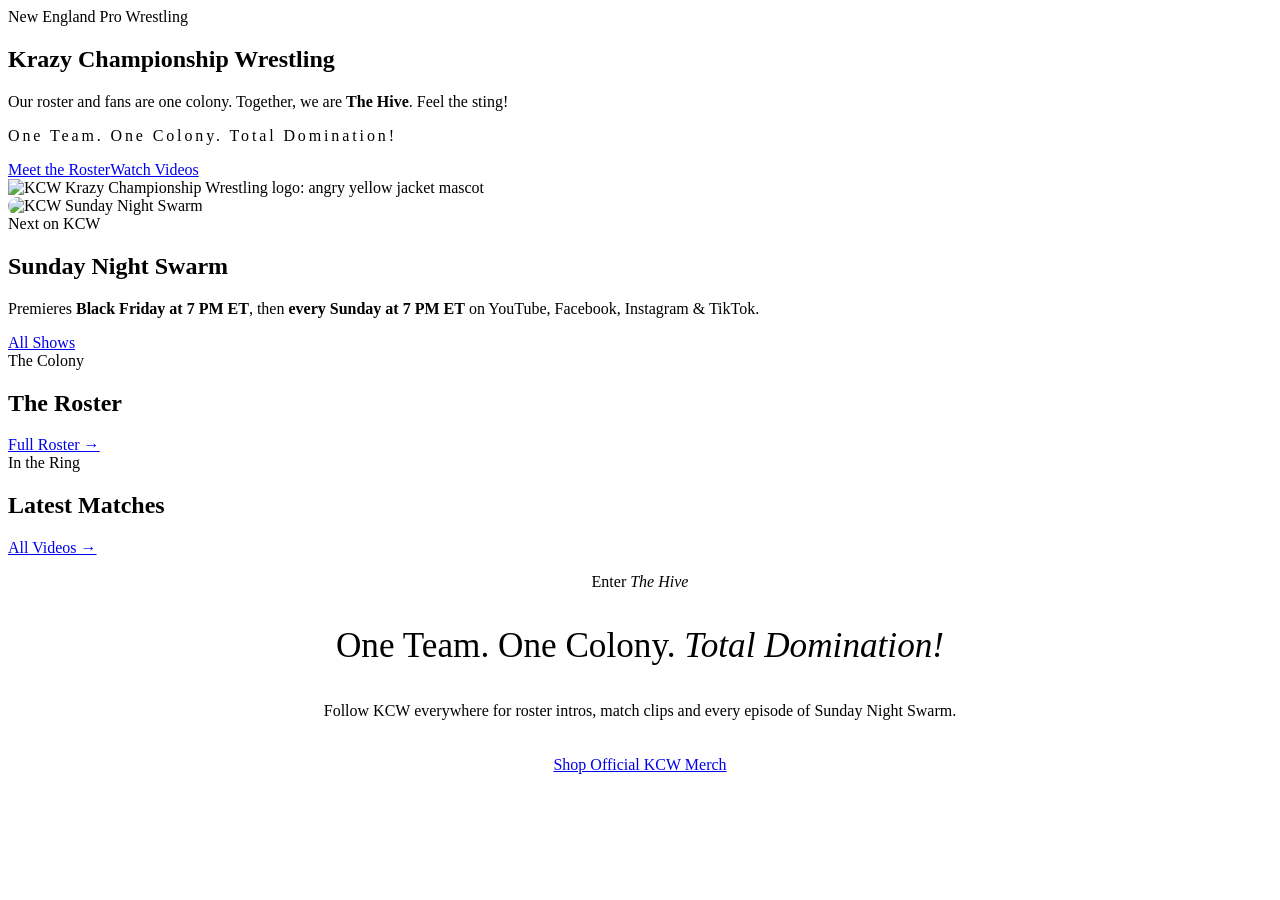
==== index.html @ d78a0ec0 "Add KCW website pages and GitHub Pages workflow" ====
<!doctype html>
<html lang="en"><head>
<meta charset="utf-8"><meta name="viewport" content="width=device-width,initial-scale=1">
<title>KCW | Krazy Championship Wrestling</title>
<meta name="description" content="KCW Krazy Championship Wrestling: New England pro wrestling. Our roster and fans are one colony. Together, we are The Hive.">
<meta property="og:title" content="KCW | Krazy Championship Wrestling"><meta property="og:description" content="KCW Krazy Championship Wrestling: New England pro wrestling. Our roster and fans are one colony. Together, we are The Hive."><meta property="og:image" content="assets/img/og-image.jpg">
<meta name="theme-color" content="#070707">
<link rel="icon" href="favicon.ico" sizes="any"><link rel="icon" type="image/png" href="assets/img/favicon-32.png"><link rel="apple-touch-icon" href="assets/img/favicon-180.png">
<link rel="preconnect" href="https://fonts.googleapis.com"><link rel="preconnect" href="https://fonts.gstatic.com" crossorigin>
<link href="https://fonts.googleapis.com/css2?family=Anton&family=Oswald:wght@400;500;600&family=Inter:wght@400;600&display=swap" rel="stylesheet">
<link rel="stylesheet" href="css/style.css">
</head>
<body data-page="home">

<section class="hero"><div class="wrap">
  <div>
    <div class="eyebrow">New England Pro Wrestling</div>
    <h1>Krazy <span class="gold">Championship</span> Wrestling</h1>
    <p class="lead">Our roster and fans are one colony. Together, we are <b class="gold">The Hive</b>. Feel the sting!</p>
    <p class="eyebrow" style="margin-top:14px;color:var(--gold);letter-spacing:.18em">One Team. One Colony. Total Domination!</p>
    <div class="actions"><a class="btn" href="roster.html">Meet the Roster</a><a class="btn ghost" href="videos.html">Watch Videos</a></div>
  </div>
  <img class="hero-logo" src="assets/img/kcw-logo.png" alt="KCW Krazy Championship Wrestling logo: angry yellow jacket mascot">
</div></section>
<div class="stripe"></div>

<section class="block"><div class="wrap two" style="align-items:center">
  <div><img src="assets/img/sunday-night-swarm.jpg" alt="KCW Sunday Night Swarm" style="border-radius:10px;border:1px solid var(--line)"></div>
  <div class="panel">
    <div class="eyebrow">Next on KCW</div>
    <h2 id="next-title">Sunday Night Swarm</h2>
    <div id="next-when" class="gold" style="font-family:var(--cond);font-size:1.15rem;letter-spacing:.05em"></div>
    <div class="countdown" id="countdown"></div>
    <p id="next-blurb" class="muted"></p>
    <p>Premieres <b>Black Friday at 7 PM ET</b>, then <b>every Sunday at 7 PM ET</b> on YouTube, Facebook, Instagram &amp; TikTok.</p>
    <a class="btn" href="events.html">All Shows</a>
  </div>
</div></section>

<section class="block" style="padding-top:0"><div class="wrap">
  <div class="section-head"><div><div class="eyebrow">The Colony</div><h2>The <span class="gold">Roster</span></h2></div><a class="btn ghost" href="roster.html">Full Roster &rarr;</a></div>
  <div class="grid roster-grid" id="home-roster"></div>
</div></section>

<section class="block" style="padding-top:0"><div class="wrap">
  <div class="section-head"><div><div class="eyebrow">In the Ring</div><h2>Latest <span class="gold">Matches</span></h2></div><a class="btn ghost" href="videos.html">All Videos &rarr;</a></div>
  <div class="grid video-grid" id="home-videos"></div>
</div></section>

<section class="block" style="padding-top:0"><div class="wrap panel" style="text-align:center">
  <p class="quote">Enter <em>The Hive</em></p>
  <p class="quote" style="font-size:clamp(1.4rem,3vw,2.2rem)">One Team. One Colony. <em>Total Domination!</em></p>
  <p class="muted">Follow KCW everywhere for roster intros, match clips and every episode of Sunday Night Swarm.</p>
  <div id="home-socials" style="display:flex;justify-content:center"></div>
  <p style="margin-top:20px"><a class="btn" href="https://krazy-championship-wrestling.myspreadshop.com" target="_blank" rel="noopener">Shop Official KCW Merch</a></p>
</div></section>

<script src="data/site.js"></script>
<script src="data/roster.js"></script>
<script src="js/main.js"></script>
</body></html>
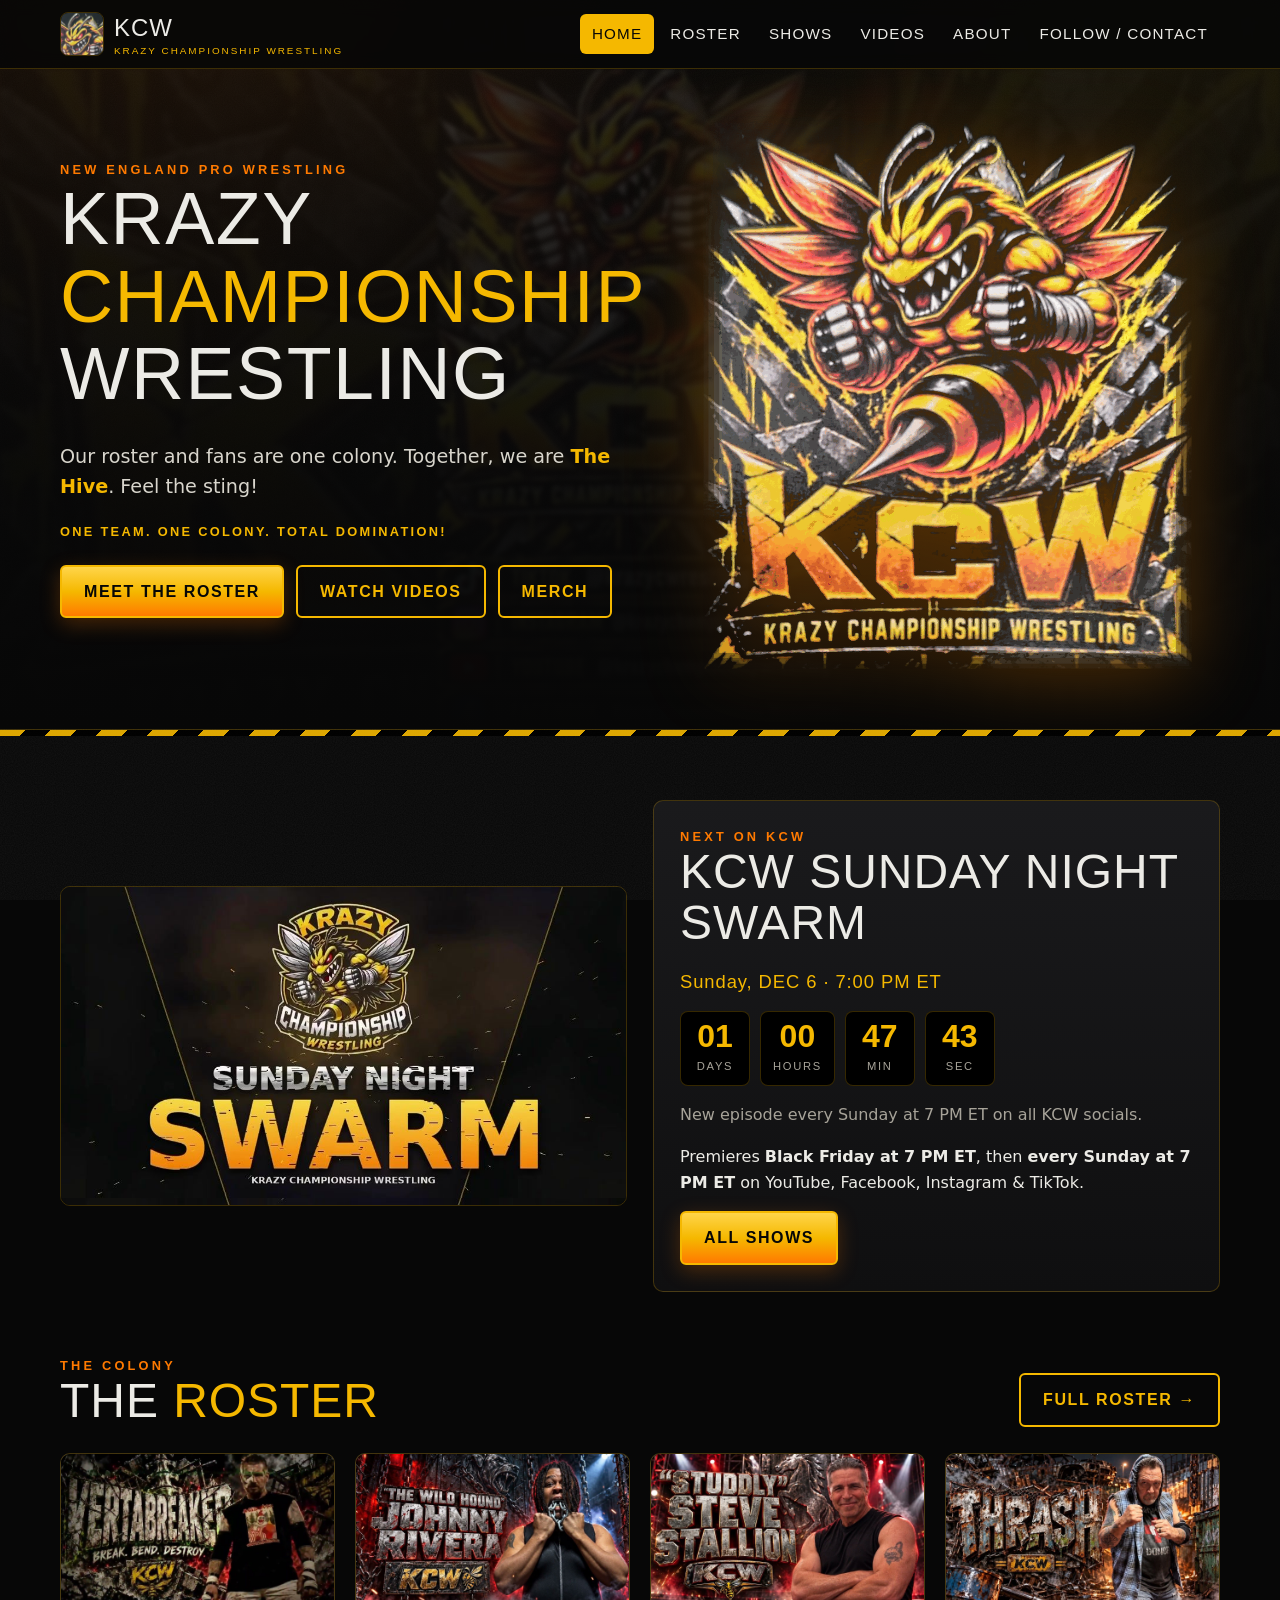
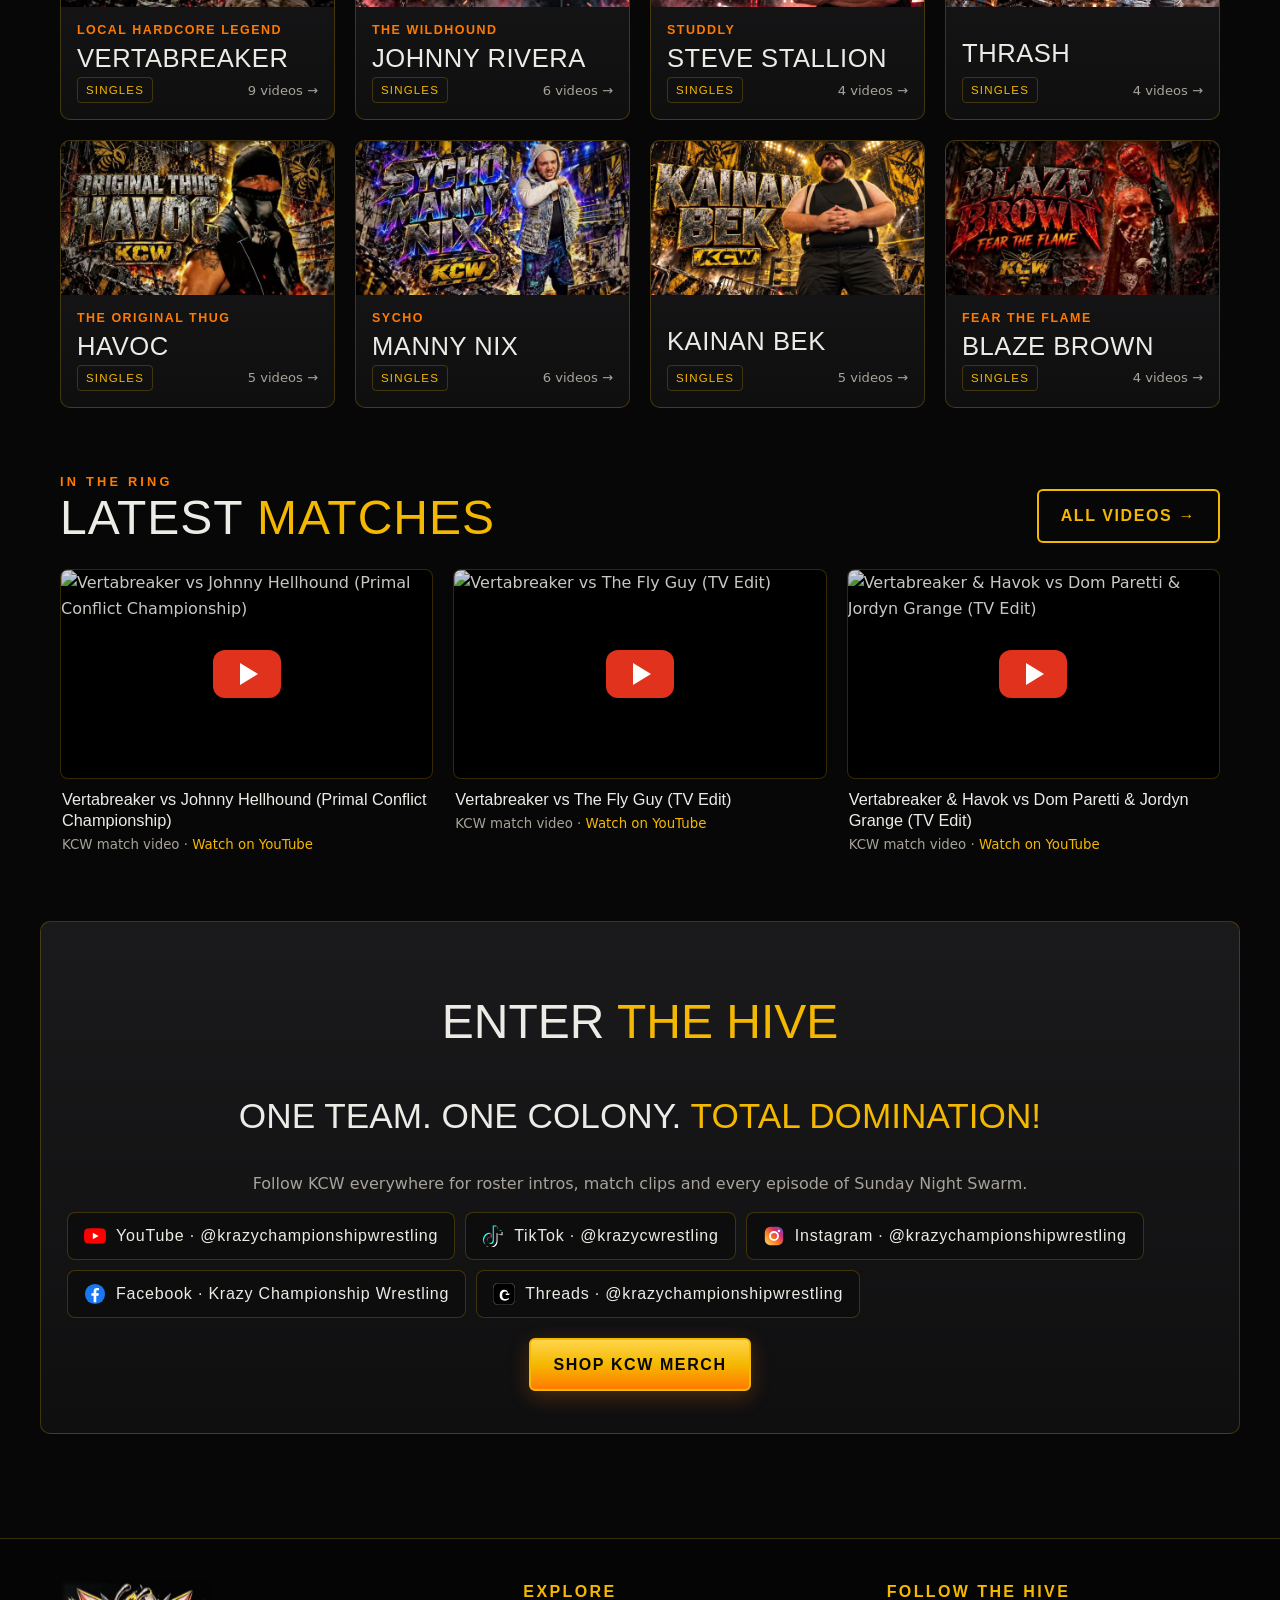
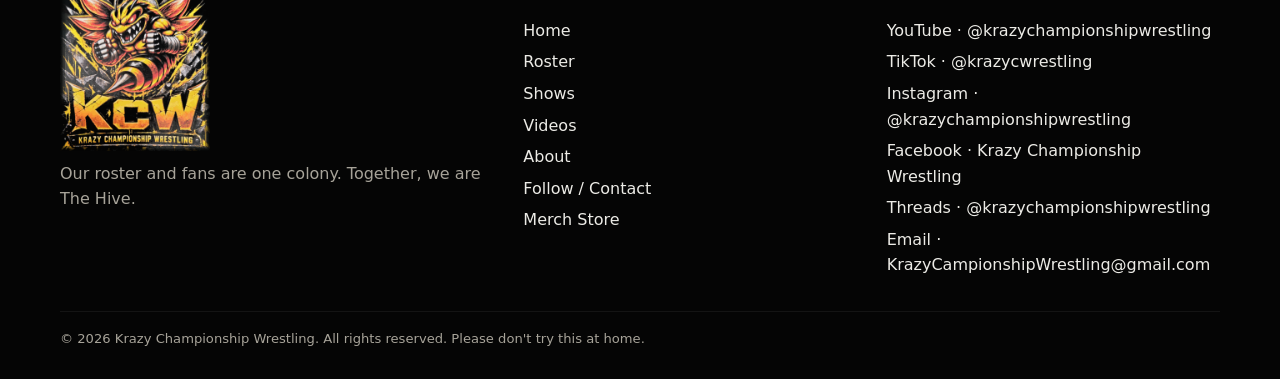
==== commit 5630b222: "Add merch page and updated site markup" ====
--- a/index.html
+++ b/index.html
@@ -18,7 +18,7 @@
     <h1>Krazy <span class="gold">Championship</span> Wrestling</h1>
     <p class="lead">Our roster and fans are one colony. Together, we are <b class="gold">The Hive</b>. Feel the sting!</p>
     <p class="eyebrow" style="margin-top:14px;color:var(--gold);letter-spacing:.18em">One Team. One Colony. Total Domination!</p>
-    <div class="actions"><a class="btn" href="roster.html">Meet the Roster</a><a class="btn ghost" href="videos.html">Watch Videos</a></div>
+    <div class="actions"><a class="btn" href="roster.html">Meet the Roster</a><a class="btn ghost" href="videos.html">Watch Videos</a><a class="btn ghost" href="merch.html">Merch</a></div>
   </div>
   <img class="hero-logo" src="assets/img/kcw-logo.png" alt="KCW Krazy Championship Wrestling logo: angry yellow jacket mascot">
 </div></section>
@@ -52,7 +52,7 @@
   <p class="quote" style="font-size:clamp(1.4rem,3vw,2.2rem)">One Team. One Colony. <em>Total Domination!</em></p>
   <p class="muted">Follow KCW everywhere for roster intros, match clips and every episode of Sunday Night Swarm.</p>
   <div id="home-socials" style="display:flex;justify-content:center"></div>
-  <p style="margin-top:20px"><a class="btn" href="https://krazy-championship-wrestling.myspreadshop.com" target="_blank" rel="noopener">Shop Official KCW Merch</a></p>
+  <p style="margin-top:20px"><a class="btn" href="merch.html">Shop KCW Merch</a></p>
 </div></section>
 
 <script src="data/site.js"></script>
--- a/css/style.css
+++ b/css/style.css
@@ -0,0 +1,193 @@
+:root{
+  --black:#070707; --coal:#0f0f10; --steel:#1a1a1c; --steel2:#26262a;
+  --gold:#f5b800; --gold2:#ffd54a; --orange:#ff7a00; --red:#e0321c;
+  --text:#ecebe6; --muted:#a7a399; --line:rgba(245,184,0,.22);
+  --display:"Anton","Bebas Neue",Impact,"Arial Narrow",sans-serif;
+  --cond:"Oswald","Arial Narrow",Arial,sans-serif;
+  --body:"Inter",system-ui,-apple-system,Segoe UI,Roboto,Arial,sans-serif;
+  --r:10px; --max:1200px;
+}
+*{box-sizing:border-box}
+html{scroll-behavior:smooth}
+body{margin:0;background:var(--black);color:var(--text);font-family:var(--body);line-height:1.6;
+  background-image:
+    radial-gradient(circle at 15% -10%,rgba(255,122,0,.16),transparent 40%),
+    radial-gradient(circle at 90% 10%,rgba(245,184,0,.10),transparent 35%),
+    url("data:image/svg+xml,%3Csvg xmlns='http://www.w3.org/2000/svg' width='160' height='160'%3E%3Cfilter id='n'%3E%3CfeTurbulence type='fractalNoise' baseFrequency='.9' numOctaves='2'/%3E%3CfeColorMatrix values='0 0 0 0 1 0 0 0 0 1 0 0 0 0 1 0 0 0 .05 0'/%3E%3C/filter%3E%3Crect width='100%25' height='100%25' filter='url(%23n)'/%3E%3C/svg%3E");
+  background-attachment:fixed}
+img{max-width:100%;display:block}
+a{color:var(--gold);text-decoration:none}
+a:hover{color:var(--gold2)}
+.wrap{max-width:var(--max);margin:0 auto;padding:0 20px}
+h1,h2,h3{font-family:var(--display);font-weight:400;letter-spacing:.02em;line-height:1.05;margin:0 0 .4em;text-transform:uppercase}
+h1{font-size:clamp(2.4rem,6vw,4.6rem)}
+h2{font-size:clamp(1.9rem,4vw,3rem)}
+h3{font-size:1.4rem}
+.gold{color:var(--gold)}
+.eyebrow{font-family:var(--cond);text-transform:uppercase;letter-spacing:.25em;font-size:.8rem;color:var(--orange);font-weight:600}
+.muted{color:var(--muted)}
+
+/* header */
+.site-header{position:sticky;top:0;z-index:50;background:rgba(7,7,7,.92);backdrop-filter:blur(8px);border-bottom:1px solid var(--line)}
+.site-header .wrap{display:flex;align-items:center;justify-content:space-between;height:68px}
+.brand{display:flex;align-items:center;gap:10px;color:var(--text)}
+.brand img{width:44px;height:44px;border-radius:8px;object-fit:cover;border:1px solid var(--line)}
+.brand span{font-family:var(--display);font-size:1.5rem;letter-spacing:.04em}
+.brand small{display:block;font-family:var(--cond);font-size:.62rem;letter-spacing:.2em;color:var(--gold);margin-top:-4px}
+.nav{display:flex;gap:4px}
+.nav a{font-family:var(--cond);text-transform:uppercase;letter-spacing:.08em;font-weight:500;color:var(--text);padding:8px 12px;border-radius:6px;font-size:.95rem}
+.nav a:hover,.nav a.active{color:var(--black);background:var(--gold)}
+.menu-btn{display:none;background:none;border:1px solid var(--line);color:var(--gold);font-size:1.4rem;border-radius:6px;padding:4px 10px;cursor:pointer}
+@media(max-width:900px){
+  .menu-btn{display:block}
+  .nav{display:none;position:absolute;top:68px;left:0;right:0;flex-direction:column;background:#0b0b0b;border-bottom:1px solid var(--line);padding:10px 16px}
+  .nav.open{display:flex}
+  .nav a{padding:12px}
+}
+
+/* buttons */
+.btn{display:inline-flex;align-items:center;gap:8px;font-family:var(--cond);text-transform:uppercase;letter-spacing:.1em;font-weight:600;padding:12px 22px;border-radius:6px;border:2px solid var(--gold);color:var(--black);background:linear-gradient(180deg,var(--gold2),var(--gold) 50%,var(--orange));box-shadow:0 6px 20px rgba(255,122,0,.25);transition:transform .15s}
+.btn:hover{transform:translateY(-2px);color:var(--black)}
+.btn.ghost{background:transparent;color:var(--gold);box-shadow:none}
+.btn.ghost:hover{background:rgba(245,184,0,.1);color:var(--gold2)}
+
+/* hero */
+.hero{position:relative;overflow:hidden;border-bottom:1px solid var(--line)}
+.hero::before{content:"";position:absolute;inset:0;background:url("../assets/img/kcw-banner.jpg") center/cover;opacity:.18;filter:blur(2px)}
+.hero::after{content:"";position:absolute;inset:0;background:linear-gradient(180deg,rgba(7,7,7,.3),var(--black))}
+.hero .wrap{position:relative;z-index:1;display:grid;grid-template-columns:1.05fr 1fr;gap:30px;align-items:center;padding-top:40px;padding-bottom:60px}
+.hero-logo{filter:drop-shadow(0 10px 40px rgba(255,140,0,.35));max-height:560px;margin:auto}
+.hero p.lead{font-size:1.2rem;color:#d8d5cc;max-width:34em}
+.hero .actions{display:flex;flex-wrap:wrap;gap:12px;margin-top:22px}
+@media(max-width:860px){.hero .wrap{grid-template-columns:1fr;text-align:center}.hero .actions{justify-content:center}.hero-logo{max-height:380px}.hero p.lead{margin:0 auto}}
+
+/* sections */
+section.block{padding:64px 0}
+.section-head{display:flex;justify-content:space-between;align-items:end;gap:20px;margin-bottom:26px;flex-wrap:wrap}
+.section-head h2{margin:0}
+.stripe{height:6px;background:repeating-linear-gradient(135deg,var(--gold) 0 18px,#000 18px 36px);opacity:.9}
+.page-hero{padding:56px 0 30px;border-bottom:1px solid var(--line);background:linear-gradient(180deg,rgba(245,184,0,.07),transparent)}
+.page-hero p{max-width:46em;color:#cfcbc1}
+
+/* cards */
+.grid{display:grid;gap:20px}
+.roster-grid{grid-template-columns:repeat(auto-fill,minmax(260px,1fr))}
+.card{background:linear-gradient(180deg,var(--steel),var(--coal));border:1px solid var(--line);border-radius:var(--r);overflow:hidden;position:relative;transition:transform .2s,box-shadow .2s,border-color .2s;color:var(--text);display:flex;flex-direction:column}
+.card:hover{transform:translateY(-4px);border-color:var(--gold);box-shadow:0 12px 36px rgba(245,184,0,.18);color:var(--text)}
+.card .ph{aspect-ratio:16/9;background:#000;overflow:hidden;position:relative}
+.card .ph img{width:100%;height:100%;object-fit:cover;transition:transform .4s}
+.card:hover .ph img{transform:scale(1.05)}
+.card .body{padding:14px 16px 16px;flex:1;display:flex;flex-direction:column}
+.card .nick{font-family:var(--cond);text-transform:uppercase;letter-spacing:.12em;color:var(--orange);font-size:.78rem;font-weight:600;min-height:1.2em}
+.card h3{margin:.15em 0 .2em;font-size:1.6rem}
+.card .meta{margin-top:auto;display:flex;justify-content:space-between;align-items:center;font-size:.82rem;color:var(--muted)}
+.tag{display:inline-block;font-family:var(--cond);text-transform:uppercase;letter-spacing:.1em;font-size:.72rem;padding:3px 8px;border-radius:4px;border:1px solid var(--line);color:var(--gold)}
+.tag.kcw{background:var(--gold);color:#000;border-color:var(--gold)}
+.placeholder-photo{width:100%;height:100%;display:flex;flex-direction:column;align-items:center;justify-content:center;gap:8px;background:repeating-linear-gradient(135deg,#141414 0 14px,#101010 14px 28px);color:var(--muted);font-family:var(--cond);letter-spacing:.15em;text-transform:uppercase;font-size:.85rem}
+.placeholder-photo svg{width:64px;height:64px;opacity:.5}
+
+/* filter */
+.filters{display:flex;flex-wrap:wrap;gap:8px;margin:0 0 24px}
+.filters button{font-family:var(--cond);text-transform:uppercase;letter-spacing:.1em;background:transparent;color:var(--text);border:1px solid var(--line);border-radius:999px;padding:8px 16px;cursor:pointer;font-size:.9rem}
+.filters button.on,.filters button:hover{background:var(--gold);color:#000;border-color:var(--gold)}
+.search{background:#0c0c0c;border:1px solid var(--line);color:var(--text);border-radius:999px;padding:9px 16px;font-size:.95rem;min-width:220px}
+
+/* event */
+.event{display:grid;grid-template-columns:120px 1fr auto;gap:20px;align-items:center;background:linear-gradient(90deg,rgba(245,184,0,.08),transparent);border:1px solid var(--line);border-left:5px solid var(--gold);border-radius:var(--r);padding:18px 20px;margin-bottom:14px}
+.event .date{text-align:center;font-family:var(--display);line-height:1}
+.event .date .m{color:var(--orange);font-size:1.1rem;letter-spacing:.1em}
+.event .date .d{font-size:3rem}
+.event .date .w{font-family:var(--cond);font-size:.8rem;color:var(--muted);letter-spacing:.15em;text-transform:uppercase}
+.event h3{margin:0 0 4px}
+@media(max-width:700px){.event{grid-template-columns:80px 1fr}.event .date .d{font-size:2.3rem}.event .cta{grid-column:1/-1}}
+.countdown{display:flex;gap:10px;margin:14px 0}
+.countdown div{background:#000;border:1px solid var(--line);border-radius:8px;padding:8px 12px;text-align:center;min-width:70px}
+.countdown b{display:block;font-family:var(--display);font-size:2rem;color:var(--gold);line-height:1}
+.countdown span{font-family:var(--cond);font-size:.7rem;letter-spacing:.15em;text-transform:uppercase;color:var(--muted)}
+
+/* video */
+.video-grid{grid-template-columns:repeat(auto-fill,minmax(300px,1fr))}
+.yt{position:relative;aspect-ratio:16/9;background:#000;border-radius:8px;overflow:hidden;cursor:pointer;border:1px solid var(--line)}
+.yt.short{aspect-ratio:9/16;max-height:520px}
+.yt img{width:100%;height:100%;object-fit:cover;opacity:.85;transition:opacity .2s}
+.yt:hover img{opacity:1}
+.yt .play{position:absolute;inset:0;margin:auto;width:68px;height:48px;background:var(--red);border-radius:12px;display:flex;align-items:center;justify-content:center;box-shadow:0 4px 18px rgba(0,0,0,.6)}
+.yt .play::after{content:"";border-left:18px solid #fff;border-top:11px solid transparent;border-bottom:11px solid transparent;margin-left:4px}
+.yt iframe{position:absolute;inset:0;width:100%;height:100%;border:0}
+.vcap{padding:10px 2px 0}
+.vcap b{display:block;font-family:var(--cond);font-weight:500;font-size:1.02rem;line-height:1.3}
+.vcap small{color:var(--muted)}
+
+/* wrestler page */
+.w-hero{display:grid;grid-template-columns:1.25fr 1fr;gap:34px;align-items:start;padding:40px 0}
+.w-hero .photo{border-radius:var(--r);overflow:hidden;border:2px solid var(--gold);box-shadow:0 20px 60px rgba(255,122,0,.2);background:#000;aspect-ratio:16/9}
+.w-hero .photo img{width:100%;height:100%;object-fit:cover}
+.w-hero h1{margin-bottom:.1em}
+.w-hero .nick{font-family:var(--cond);text-transform:uppercase;letter-spacing:.2em;color:var(--orange);font-weight:600}
+@media(max-width:860px){.w-hero{grid-template-columns:1fr}}
+.stats{width:100%;border-collapse:collapse;margin:16px 0}
+.stats th,.stats td{text-align:left;padding:10px 12px;border-bottom:1px solid rgba(255,255,255,.07);vertical-align:top}
+.stats th{font-family:var(--cond);text-transform:uppercase;letter-spacing:.1em;color:var(--gold);font-weight:500;width:38%;font-size:.88rem}
+.stats td small{display:block;color:var(--muted);font-size:.72rem}
+.bio{font-size:1.12rem;border-left:4px solid var(--gold);padding:6px 0 6px 18px;margin:18px 0;color:#e8e4da}
+.bio-src{font-size:.78rem;color:var(--muted)}
+.coming{display:inline-block;border:1px dashed var(--orange);color:var(--orange);padding:8px 14px;border-radius:6px;font-family:var(--cond);letter-spacing:.12em;text-transform:uppercase;font-size:.85rem}
+.match-list{list-style:none;padding:0;margin:0;display:grid;gap:12px}
+.match{display:grid;grid-template-columns:168px 1fr;gap:16px;align-items:center;background:var(--coal);border:1px solid rgba(255,255,255,.07);border-radius:8px;padding:10px;color:var(--text)}
+.match:hover{border-color:var(--gold);color:var(--text)}
+.match img{border-radius:6px;aspect-ratio:16/9;object-fit:cover;width:100%;background:#000}
+.match .t{font-family:var(--cond);font-size:1.05rem;line-height:1.3}
+.match .s{font-size:.82rem;color:var(--muted);margin-top:4px;display:flex;gap:8px;flex-wrap:wrap;align-items:center}
+.match .noimg{aspect-ratio:16/9;display:flex;align-items:center;justify-content:center;background:#111;border-radius:6px;font-family:var(--cond);color:var(--gold);letter-spacing:.1em}
+@media(max-width:560px){.match{grid-template-columns:110px 1fr}}
+
+/* socials */
+.socials{display:flex;flex-wrap:wrap;gap:10px}
+.soc{display:inline-flex;align-items:center;gap:10px;padding:10px 16px;border-radius:8px;border:1px solid var(--line);background:#0d0d0d;color:var(--text);font-family:var(--cond);letter-spacing:.05em}
+.soc:hover{border-color:var(--gold);color:var(--gold2)}
+.soc svg{width:22px;height:22px;flex:none}
+.soc-big{display:grid;grid-template-columns:repeat(auto-fit,minmax(240px,1fr));gap:16px}
+.soc-big a{display:flex;flex-direction:column;gap:6px;padding:26px;border-radius:var(--r);border:1px solid var(--line);background:linear-gradient(160deg,#151515,#0a0a0a);color:var(--text)}
+.soc-big a:hover{border-color:var(--gold);transform:translateY(-3px)}
+.soc-big svg{width:40px;height:40px}
+.soc-big b{font-family:var(--display);font-size:1.6rem;letter-spacing:.03em;text-transform:uppercase}
+
+.panel{background:linear-gradient(180deg,var(--steel),var(--coal));border:1px solid var(--line);border-radius:var(--r);padding:26px}
+.two{display:grid;grid-template-columns:1fr 1fr;gap:26px}
+@media(max-width:800px){.two{grid-template-columns:1fr}}
+.quote{font-family:var(--display);font-size:clamp(1.8rem,4vw,3rem);text-transform:uppercase;line-height:1.1}
+.quote em{color:var(--gold);font-style:normal}
+
+/* footer */
+.site-footer{border-top:1px solid var(--line);margin-top:40px;padding:40px 0 30px;background:#050505}
+.site-footer .wrap{display:grid;grid-template-columns:1.3fr 1fr 1fr;gap:30px}
+.site-footer h4{font-family:var(--cond);text-transform:uppercase;letter-spacing:.15em;color:var(--gold);margin:0 0 10px}
+.site-footer a{color:var(--text);display:block;padding:3px 0}
+.site-footer a:hover{color:var(--gold)}
+.site-footer .copy{grid-column:1/-1;border-top:1px solid rgba(255,255,255,.06);padding-top:16px;font-size:.82rem;color:var(--muted)}
+@media(max-width:760px){.site-footer .wrap{grid-template-columns:1fr}}
+.breadcrumb{font-family:var(--cond);text-transform:uppercase;letter-spacing:.1em;font-size:.85rem;padding-top:22px}
+.notice{font-size:.85rem;color:var(--muted);border:1px dashed rgba(255,255,255,.15);padding:10px 14px;border-radius:8px}
+@media(max-width:600px){
+  .roster-grid{grid-template-columns:1fr 1fr;gap:12px}
+  .card .body{padding:10px}
+  .card h3{font-size:1.15rem}
+  .card .nick{font-size:.62rem;letter-spacing:.08em}
+  .card .meta{flex-direction:column;align-items:flex-start;gap:4px;font-size:.72rem}
+  .filters .search{min-width:0;width:100%}
+}
+
+/* merch */
+.merch-official{display:grid;grid-template-columns:minmax(220px,380px) 1fr;gap:28px;align-items:center;padding:22px;border:1px solid var(--line);border-radius:var(--r);background:linear-gradient(160deg,#151515,#0a0a0a)}
+.merch-official .photo img{width:100%;border-radius:8px;border:1px solid var(--line);display:block}
+.merch-grid{grid-template-columns:repeat(auto-fill,minmax(230px,1fr))}
+.merch-card .photo img{width:100%;aspect-ratio:9/11;object-fit:cover;object-position:center top}
+.merch-card .body .actions{display:flex;flex-wrap:wrap;gap:8px}
+.merch-bio .photo img{width:100%;border-radius:10px;border:1px solid var(--line)}
+@media(max-width:800px){
+  .merch-official{grid-template-columns:1fr}
+  .merch-grid{grid-template-columns:1fr 1fr;gap:12px}
+}
+@media(max-width:520px){
+  .merch-grid{grid-template-columns:1fr}
+}
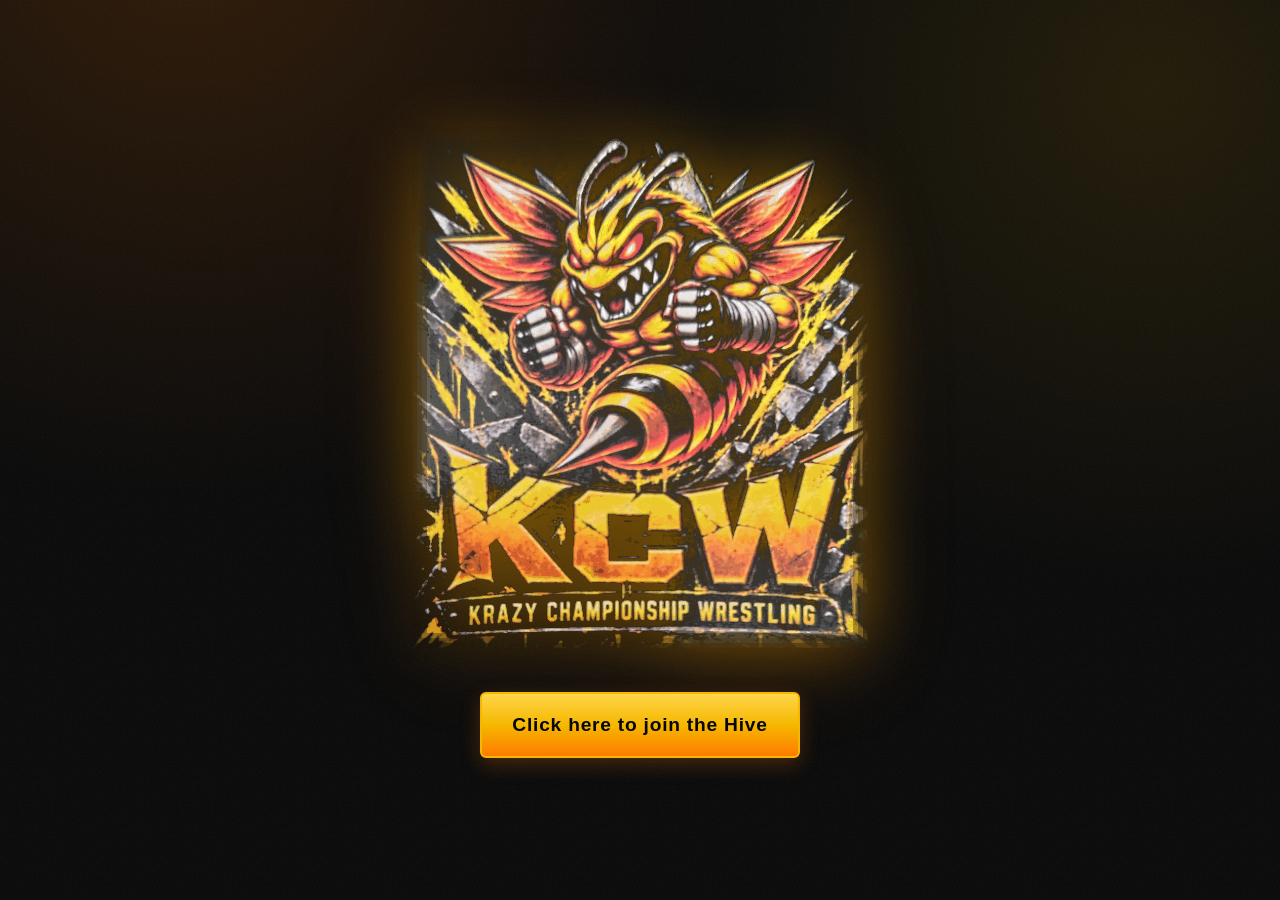
==== commit 78e1d3a9: "Add a splash page at the site entry with the official logo and a join-the-Hive button. Move the curr" ====
--- a/index.html
+++ b/index.html
@@ -10,52 +10,9 @@
 <link href="https://fonts.googleapis.com/css2?family=Anton&family=Oswald:wght@400;500;600&family=Inter:wght@400;600&display=swap" rel="stylesheet">
 <link rel="stylesheet" href="css/style.css">
 </head>
-<body data-page="home">
-
-<section class="hero"><div class="wrap">
-  <div>
-    <div class="eyebrow">New England Pro Wrestling</div>
-    <h1>Krazy <span class="gold">Championship</span> Wrestling</h1>
-    <p class="lead">Our roster and fans are one colony. Together, we are <b class="gold">The Hive</b>. Feel the sting!</p>
-    <p class="eyebrow" style="margin-top:14px;color:var(--gold);letter-spacing:.18em">One Team. One Colony. Total Domination!</p>
-    <div class="actions"><a class="btn" href="roster.html">Meet the Roster</a><a class="btn ghost" href="videos.html">Watch Videos</a><a class="btn ghost" href="merch.html">Merch</a></div>
-  </div>
-  <img class="hero-logo" src="assets/img/kcw-logo.png" alt="KCW Krazy Championship Wrestling logo: angry yellow jacket mascot">
-</div></section>
-<div class="stripe"></div>
-
-<section class="block"><div class="wrap two" style="align-items:center">
-  <div><img src="assets/img/sunday-night-swarm.jpg" alt="KCW Sunday Night Swarm" style="border-radius:10px;border:1px solid var(--line)"></div>
-  <div class="panel">
-    <div class="eyebrow">Next on KCW</div>
-    <h2 id="next-title">Sunday Night Swarm</h2>
-    <div id="next-when" class="gold" style="font-family:var(--cond);font-size:1.15rem;letter-spacing:.05em"></div>
-    <div class="countdown" id="countdown"></div>
-    <p id="next-blurb" class="muted"></p>
-    <p>Premieres <b>Black Friday at 7 PM ET</b>, then <b>every Sunday at 7 PM ET</b> on YouTube, Facebook, Instagram &amp; TikTok.</p>
-    <a class="btn" href="events.html">All Shows</a>
-  </div>
-</div></section>
-
-<section class="block" style="padding-top:0"><div class="wrap">
-  <div class="section-head"><div><div class="eyebrow">The Colony</div><h2>The <span class="gold">Roster</span></h2></div><a class="btn ghost" href="roster.html">Full Roster &rarr;</a></div>
-  <div class="grid roster-grid" id="home-roster"></div>
-</div></section>
-
-<section class="block" style="padding-top:0"><div class="wrap">
-  <div class="section-head"><div><div class="eyebrow">In the Ring</div><h2>Latest <span class="gold">Matches</span></h2></div><a class="btn ghost" href="videos.html">All Videos &rarr;</a></div>
-  <div class="grid video-grid" id="home-videos"></div>
-</div></section>
-
-<section class="block" style="padding-top:0"><div class="wrap panel" style="text-align:center">
-  <p class="quote">Enter <em>The Hive</em></p>
-  <p class="quote" style="font-size:clamp(1.4rem,3vw,2.2rem)">One Team. One Colony. <em>Total Domination!</em></p>
-  <p class="muted">Follow KCW everywhere for roster intros, match clips and every episode of Sunday Night Swarm.</p>
-  <div id="home-socials" style="display:flex;justify-content:center"></div>
-  <p style="margin-top:20px"><a class="btn" href="merch.html">Shop KCW Merch</a></p>
-</div></section>
-
-<script src="data/site.js"></script>
-<script src="data/roster.js"></script>
-<script src="js/main.js"></script>
+<body class="splash-page" data-page="splash">
+  <main class="splash">
+    <img class="splash-logo" src="assets/img/kcw-logo.png" alt="KCW Krazy Championship Wrestling logo: angry yellow jacket mascot">
+    <a class="btn splash-enter" href="home.html">Click here to join the Hive</a>
+  </main>
 </body></html>
--- a/css/style.css
+++ b/css/style.css
@@ -181,7 +181,10 @@
 .merch-official{display:grid;grid-template-columns:minmax(220px,380px) 1fr;gap:28px;align-items:center;padding:22px;border:1px solid var(--line);border-radius:var(--r);background:linear-gradient(160deg,#151515,#0a0a0a)}
 .merch-official .photo img{width:100%;border-radius:8px;border:1px solid var(--line);display:block}
 .merch-grid{grid-template-columns:repeat(auto-fill,minmax(230px,1fr))}
-.merch-card .photo img{width:100%;aspect-ratio:9/11;object-fit:cover;object-position:center top}
+.merch-card .photo{background:#0a0a0c}
+.merch-card .photo img{width:100%;aspect-ratio:4/5;object-fit:contain;object-position:center;background:#0a0a0c}
+.merch-bio .photo{display:flex;flex-direction:column;gap:12px}
+.merch-bio .photo img.merch-flat{width:100%;height:auto;aspect-ratio:auto}
 .merch-card .body .actions{display:flex;flex-wrap:wrap;gap:8px}
 .merch-bio .photo img{width:100%;border-radius:10px;border:1px solid var(--line)}
 @media(max-width:800px){
@@ -191,3 +194,47 @@
 @media(max-width:520px){
   .merch-grid{grid-template-columns:1fr}
 }
+
+
+/* splash entry page */
+body.splash-page{
+  min-height:100dvh;
+  display:flex;
+  align-items:center;
+  justify-content:center;
+}
+.splash{
+  min-height:100dvh;
+  width:100%;
+  display:flex;
+  flex-direction:column;
+  align-items:center;
+  justify-content:center;
+  gap:clamp(28px,5vh,44px);
+  padding:32px 24px 48px;
+  text-align:center;
+}
+.splash-logo{
+  width:min(520px,82vw);
+  max-height:58vh;
+  height:auto;
+  object-fit:contain;
+  filter:drop-shadow(0 0 34px rgba(245,184,0,.38)) drop-shadow(0 16px 40px rgba(255,122,0,.22));
+  animation:splashIn .9s ease both;
+}
+.splash-enter{
+  text-transform:none;
+  letter-spacing:.04em;
+  font-size:clamp(1rem,2.6vw,1.2rem);
+  padding:16px 30px;
+  animation:splashIn .9s ease .2s both;
+}
+.splash-enter:hover{color:var(--black)}
+@keyframes splashIn{
+  from{opacity:0;transform:translateY(12px)}
+  to{opacity:1;transform:none}
+}
+@media (max-width:600px){
+  .splash-logo{width:min(380px,86vw);max-height:50vh}
+  .splash-enter{width:min(100%,340px);justify-content:center}
+}
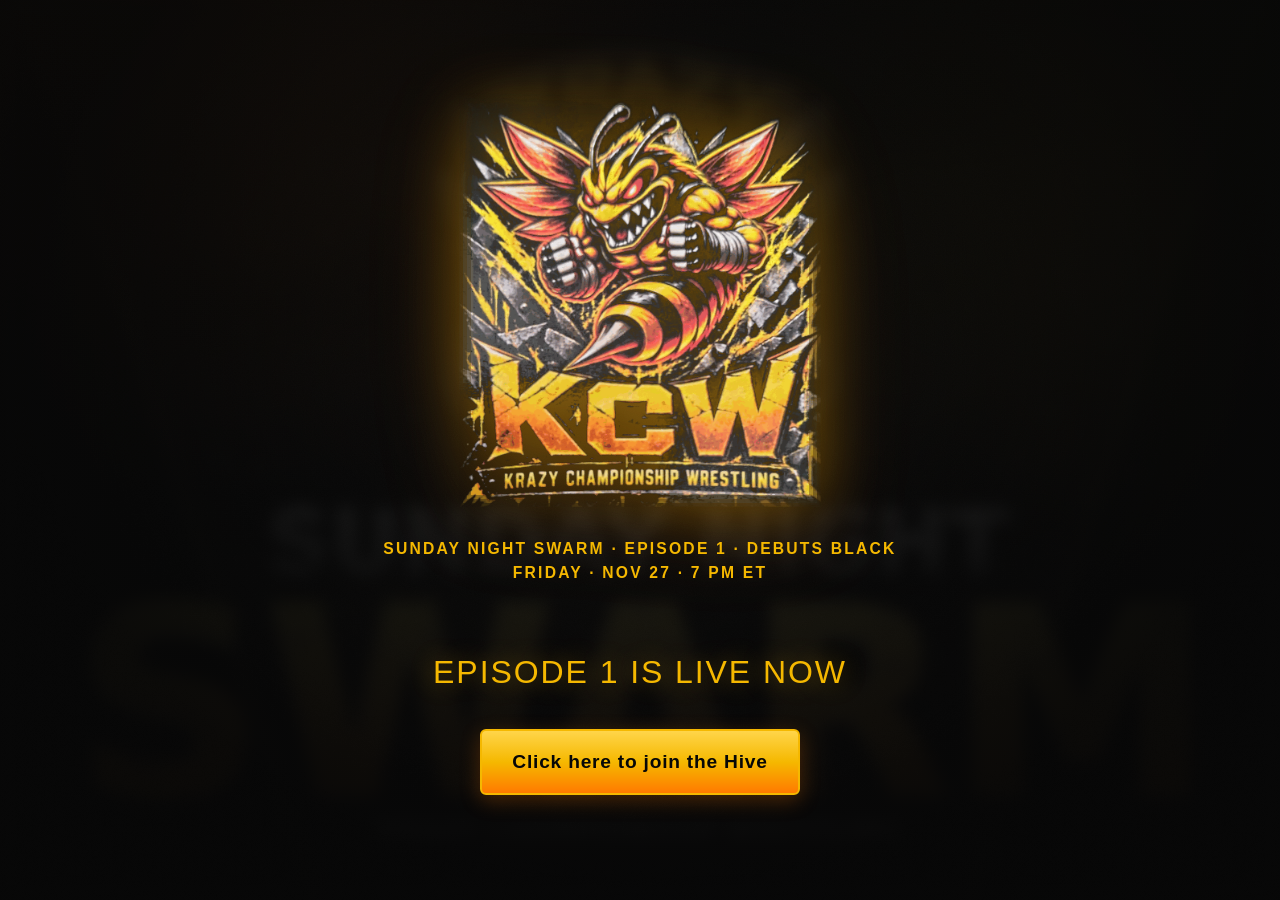
==== commit 7028a9dd: "Advertise Sunday Night Swarm Episode 1 on the splash page with a live Black Friday countdown." ====
--- a/index.html
+++ b/index.html
@@ -13,6 +13,42 @@
 <body class="splash-page" data-page="splash">
   <main class="splash">
     <img class="splash-logo" src="assets/img/kcw-logo.png" alt="KCW Krazy Championship Wrestling logo: angry yellow jacket mascot">
+    <p class="splash-ad">Sunday Night Swarm · Episode 1 · Debuts Black Friday · Nov 27 · 7 PM ET</p>
+    <div class="countdown splash-countdown" id="splash-countdown" aria-live="polite"></div>
+    <a class="splash-live" id="splash-live" hidden target="_blank" rel="noopener">Episode 1 is LIVE now</a>
     <a class="btn splash-enter" href="home.html">Click here to join the Hive</a>
   </main>
+  <script src="data/site.js"></script>
+  <script>
+  (function () {
+    var S = window.KCW_SITE || {};
+    var ev = (S.events || [])[0];
+    var yt = ((S.socials || []).filter(function (s) { return s.type === "youtube"; })[0] || {}).url
+      || "https://www.youtube.com/@krazychampionshipwrestling";
+    var el = document.getElementById("splash-countdown");
+    var live = document.getElementById("splash-live");
+    if (live) live.href = yt;
+    if (!ev || !el || !live) return;
+    var target = new Date(ev.start).getTime();
+    var timer;
+    function tick() {
+      var s = Math.max(0, Math.floor((target - Date.now()) / 1000));
+      if (s <= 0) {
+        el.innerHTML = "";
+        el.setAttribute("hidden", "");
+        live.removeAttribute("hidden");
+        if (timer) clearInterval(timer);
+        return;
+      }
+      var d = Math.floor(s / 86400); s %= 86400;
+      var h = Math.floor(s / 3600); s %= 3600;
+      var m = Math.floor(s / 60); s %= 60;
+      el.innerHTML = [[d, "Days"], [h, "Hours"], [m, "Min"], [s, "Sec"]].map(function (pair) {
+        return "<div><b>" + String(pair[0]).padStart(2, "0") + "</b><span>" + pair[1] + "</span></div>";
+      }).join("");
+    }
+    tick();
+    timer = setInterval(tick, 1000);
+  })();
+  </script>
 </body></html>
--- a/css/style.css
+++ b/css/style.css
@@ -202,32 +202,83 @@
   display:flex;
   align-items:center;
   justify-content:center;
+  position:relative;
+}
+body.splash-page::before{
+  content:"";
+  position:fixed;
+  inset:0;
+  background:url("../assets/img/sunday-night-swarm.jpg") center 42%/cover no-repeat;
+  filter:blur(8px) saturate(.75);
+  opacity:.18;
+  pointer-events:none;
+  z-index:0;
+}
+body.splash-page::after{
+  content:"";
+  position:fixed;
+  inset:0;
+  background:radial-gradient(ellipse at 50% 38%,rgba(7,7,7,.35),rgba(7,7,7,.9) 68%);
+  pointer-events:none;
+  z-index:0;
 }
 .splash{
+  position:relative;
+  z-index:1;
   min-height:100dvh;
   width:100%;
   display:flex;
   flex-direction:column;
   align-items:center;
   justify-content:center;
-  gap:clamp(28px,5vh,44px);
-  padding:32px 24px 48px;
+  gap:clamp(18px,3.4vh,32px);
+  padding:28px 20px 40px;
   text-align:center;
 }
 .splash-logo{
-  width:min(520px,82vw);
-  max-height:58vh;
+  width:min(460px,78vw);
+  max-height:46vh;
   height:auto;
   object-fit:contain;
   filter:drop-shadow(0 0 34px rgba(245,184,0,.38)) drop-shadow(0 16px 40px rgba(255,122,0,.22));
   animation:splashIn .9s ease both;
 }
+.splash-ad{
+  margin:0;
+  max-width:34em;
+  font-family:var(--cond);
+  font-weight:600;
+  text-transform:uppercase;
+  letter-spacing:.14em;
+  color:var(--gold);
+  font-size:clamp(.72rem,2.2vw,.98rem);
+  line-height:1.55;
+  animation:splashIn .9s ease .12s both;
+}
+.splash .countdown{
+  justify-content:center;
+  flex-wrap:wrap;
+  margin:0;
+  gap:8px;
+  animation:splashIn .9s ease .18s both;
+}
+.splash .countdown div{min-width:64px;padding:8px 10px}
+.splash-live{
+  font-family:var(--display);
+  font-size:clamp(1.35rem,4vw,2rem);
+  letter-spacing:.06em;
+  text-transform:uppercase;
+  color:var(--gold);
+  text-shadow:0 0 24px rgba(245,184,0,.4);
+  animation:splashIn .9s ease both;
+}
+.splash-live:hover{color:var(--gold2)}
 .splash-enter{
   text-transform:none;
   letter-spacing:.04em;
   font-size:clamp(1rem,2.6vw,1.2rem);
   padding:16px 30px;
-  animation:splashIn .9s ease .2s both;
+  animation:splashIn .9s ease .24s both;
 }
 .splash-enter:hover{color:var(--black)}
 @keyframes splashIn{
@@ -235,6 +286,8 @@
   to{opacity:1;transform:none}
 }
 @media (max-width:600px){
-  .splash-logo{width:min(380px,86vw);max-height:50vh}
+  .splash-logo{width:min(340px,84vw);max-height:34vh}
   .splash-enter{width:min(100%,340px);justify-content:center}
-}
+  .splash .countdown div{min-width:56px;padding:8px}
+  .splash .countdown b{font-size:1.55rem}
+}
